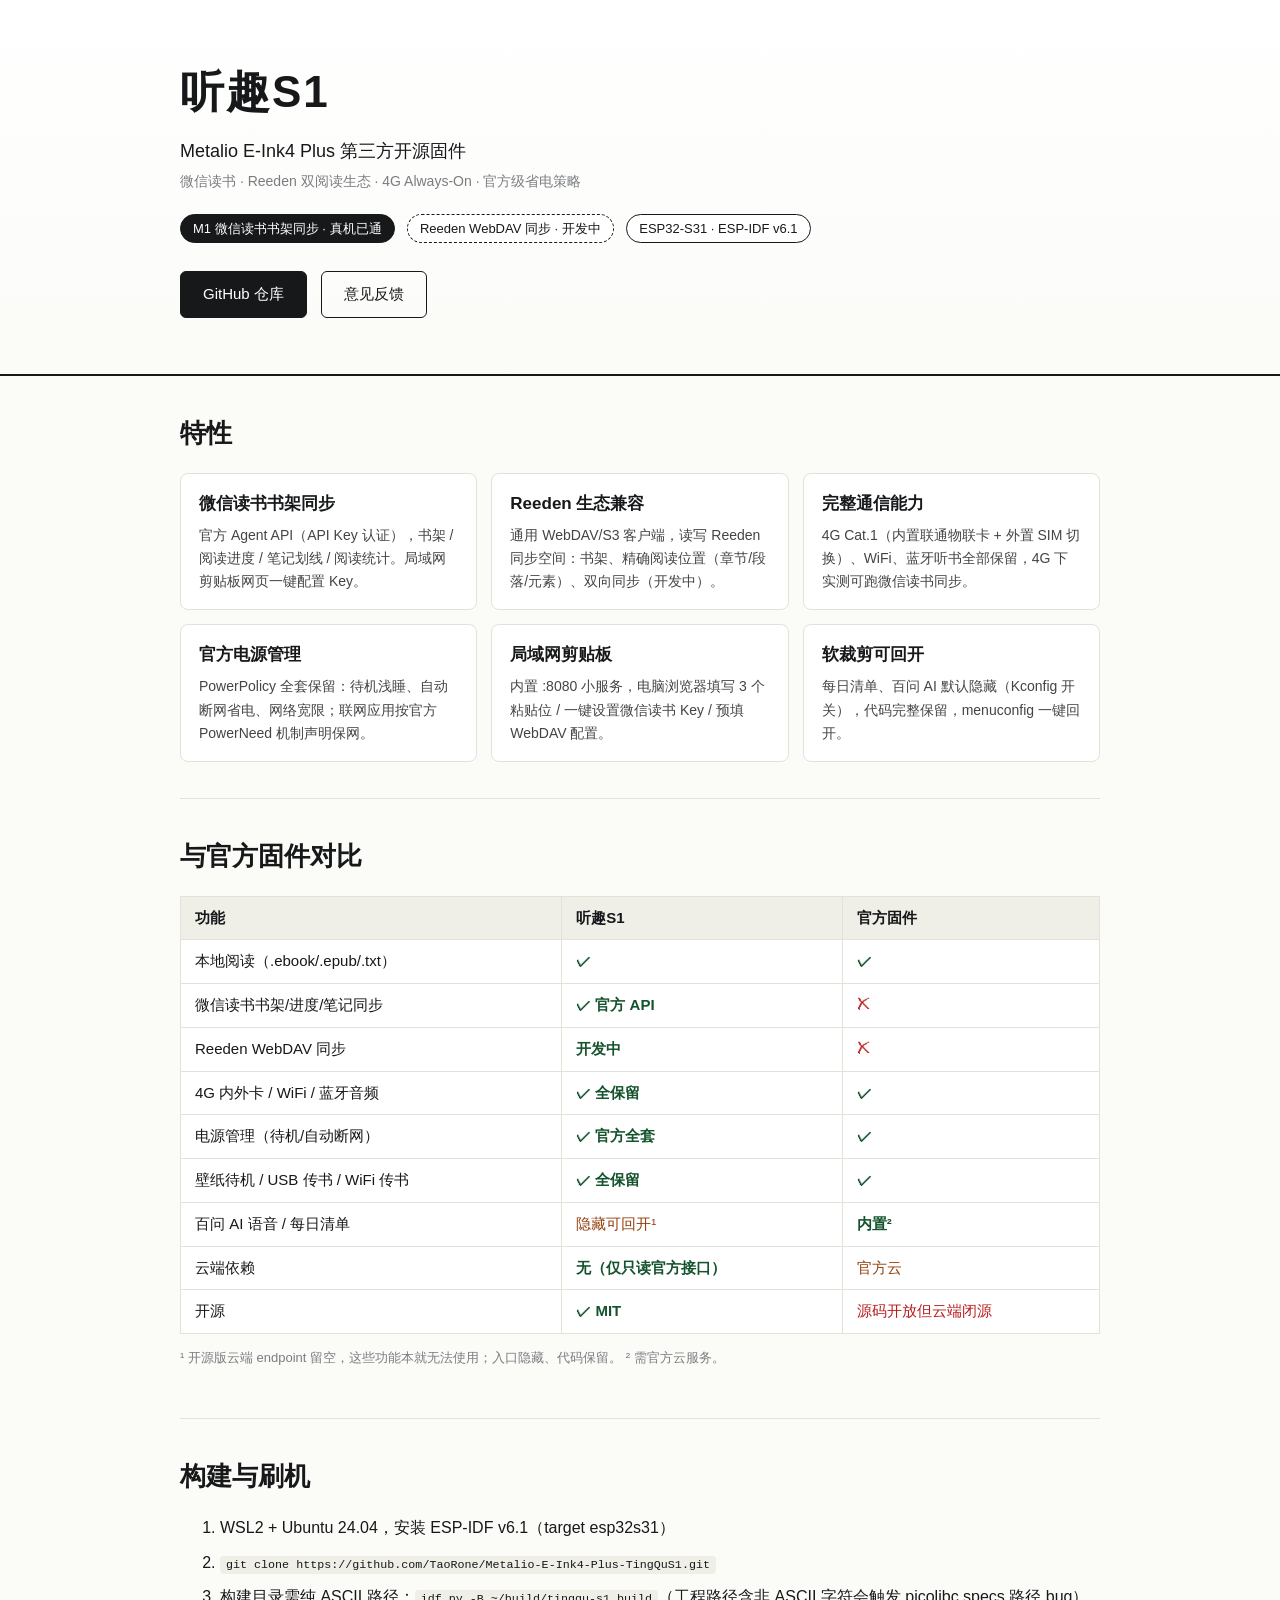
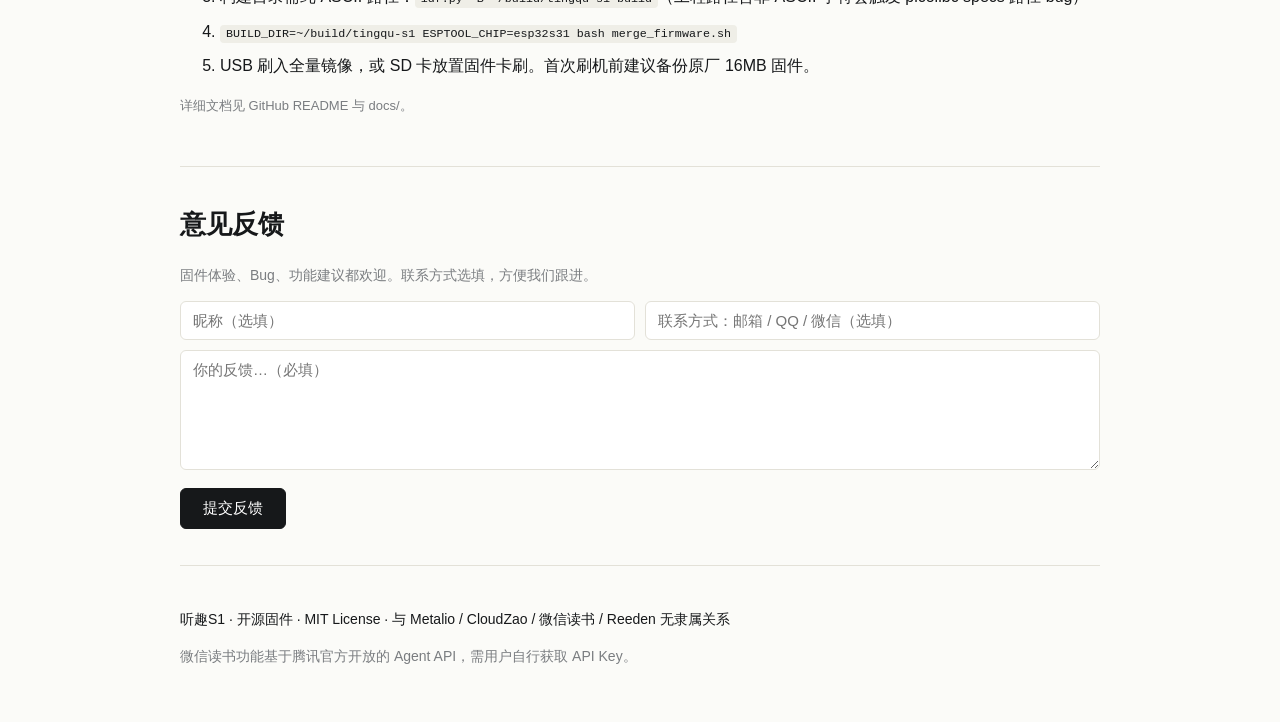
==== website/index.html @ 42d606ed "feat(website): 官网静态站 + 反馈后端（PHP/SQLite） - index.html：特性 / 与官方固件对比表 / 构建刷机指南 / 反馈表单 - api/feedback.ph" ====
<!doctype html>
<html lang="zh-CN">
<head>
<meta charset="utf-8">
<meta name="viewport" content="width=device-width, initial-scale=1">
<title>听趣S1 · Metalio E-Ink4 Plus 开源固件</title>
<meta name="description" content="听趣S1：为 Metalio E-Ink4 Plus 打造的第三方开源固件。微信读书官方 API 书架同步、Reeden WebDAV 生态、保留 4G/WiFi/蓝牙与官方电源管理。">
<link rel="stylesheet" href="assets/style.css">
</head>
<body>
<header class="hero">
  <div class="wrap">
    <h1>听趣S1</h1>
    <p class="tagline">Metalio E-Ink4 Plus 第三方开源固件<br>
    <span class="dim">微信读书 · Reeden 双阅读生态 · 4G  Always-On · 官方级省电策略</span></p>
    <div class="badges">
      <span class="badge ok">M1 微信读书书架同步 · 真机已通</span>
      <span class="badge dev">Reeden WebDAV 同步 · 开发中</span>
      <span class="badge">ESP32-S31 · ESP-IDF v6.1</span>
    </div>
    <p class="links">
      <a class="btn" href="https://github.com/TaoRone/Metalio-E-Ink4-Plus-TingQuS1" target="_blank" rel="noopener">GitHub 仓库</a>
      <a class="btn ghost" href="#feedback">意见反馈</a>
    </p>
  </div>
</header>

<main class="wrap">
  <section>
    <h2>特性</h2>
    <div class="grid">
      <div class="card"><h3>微信读书书架同步</h3><p>官方 Agent API（API Key 认证），书架 / 阅读进度 / 笔记划线 / 阅读统计。局域网剪贴板网页一键配置 Key。</p></div>
      <div class="card"><h3>Reeden 生态兼容</h3><p>通用 WebDAV/S3 客户端，读写 Reeden 同步空间：书架、精确阅读位置（章节/段落/元素）、双向同步（开发中）。</p></div>
      <div class="card"><h3>完整通信能力</h3><p>4G Cat.1（内置联通物联卡 + 外置 SIM 切换）、WiFi、蓝牙听书全部保留，4G 下实测可跑微信读书同步。</p></div>
      <div class="card"><h3>官方电源管理</h3><p>PowerPolicy 全套保留：待机浅睡、自动断网省电、网络宽限；联网应用按官方 PowerNeed 机制声明保网。</p></div>
      <div class="card"><h3>局域网剪贴板</h3><p>内置 :8080 小服务，电脑浏览器填写 3 个粘贴位 / 一键设置微信读书 Key / 预填 WebDAV 配置。</p></div>
      <div class="card"><h3>软裁剪可回开</h3><p>每日清单、百问 AI 默认隐藏（Kconfig 开关），代码完整保留，menuconfig 一键回开。</p></div>
    </div>
  </section>

  <section>
    <h2>与官方固件对比</h2>
    <table class="cmp">
      <thead><tr><th>功能</th><th>听趣S1</th><th>官方固件</th></tr></thead>
      <tbody>
        <tr><td>本地阅读（.ebook/.epub/.txt）</td><td class="y">✓</td><td class="y">✓</td></tr>
        <tr><td>微信读书书架/进度/笔记同步</td><td class="y">✓ 官方 API</td><td class="n">✗</td></tr>
        <tr><td>Reeden WebDAV 同步</td><td class="y">开发中</td><td class="n">✗</td></tr>
        <tr><td>4G 内外卡 / WiFi / 蓝牙音频</td><td class="y">✓ 全保留</td><td class="y">✓</td></tr>
        <tr><td>电源管理（待机/自动断网）</td><td class="y">✓ 官方全套</td><td class="y">✓</td></tr>
        <tr><td>壁纸待机 / USB 传书 / WiFi 传书</td><td class="y">✓ 全保留</td><td class="y">✓</td></tr>
        <tr><td>百问 AI 语音 / 每日清单</td><td class="o">隐藏可回开¹</td><td class="y">内置²</td></tr>
        <tr><td>云端依赖</td><td class="y">无（仅只读官方接口）</td><td class="o">官方云</td></tr>
        <tr><td>开源</td><td class="y">✓ MIT</td><td class="n">源码开放但云端闭源</td></tr>
      </tbody>
    </table>
    <p class="note">¹ 开源版云端 endpoint 留空，这些功能本就无法使用；入口隐藏、代码保留。 ² 需官方云服务。</p>
  </section>

  <section>
    <h2>构建与刷机</h2>
    <ol class="steps">
      <li>WSL2 + Ubuntu 24.04，安装 ESP-IDF v6.1（target esp32s31）</li>
      <li><code>git clone https://github.com/TaoRone/Metalio-E-Ink4-Plus-TingQuS1.git</code></li>
      <li>构建目录需纯 ASCII 路径：<code>idf.py -B ~/build/tingqu-s1 build</code>（工程路径含非 ASCII 字符会触发 picolibc specs 路径 bug）</li>
      <li><code>BUILD_DIR=~/build/tingqu-s1 ESPTOOL_CHIP=esp32s31 bash merge_firmware.sh</code></li>
      <li>USB 刷入全量镜像，或 SD 卡放置固件卡刷。首次刷机前建议备份原厂 16MB 固件。</li>
    </ol>
    <p class="note">详细文档见 GitHub README 与 docs/。</p>
  </section>

  <section id="feedback">
    <h2>意见反馈</h2>
    <p class="dim">固件体验、Bug、功能建议都欢迎。联系方式选填，方便我们跟进。</p>
    <form id="fb-form">
      <div class="row">
        <input name="nickname" placeholder="昵称（选填）" maxlength="32">
        <input name="contact" placeholder="联系方式：邮箱 / QQ / 微信（选填）" maxlength="64">
      </div>
      <textarea name="content" placeholder="你的反馈…（必填）" maxlength="2000" required></textarea>
      <button class="btn" type="submit">提交反馈</button>
      <span id="fb-status" class="dim"></span>
    </form>
  </section>
</main>

<footer>
  <div class="wrap">
    <p>听趣S1 · 开源固件 · MIT License · 与 Metalio / CloudZao / 微信读书 / Reeden 无隶属关系</p>
    <p class="dim">微信读书功能基于腾讯官方开放的 Agent API，需用户自行获取 API Key。</p>
  </div>
</footer>
<script src="assets/site.js"></script>
</body>
</html>
---- website/assets/style.css ----
:root {
  --ink: #16181a;
  --paper: #fbfbf8;
  --line: #e3e1d8;
  --dim: #7a7d80;
  --accent: #14532d;
}
* { box-sizing: border-box; }
body {
  margin: 0;
  font-family: -apple-system, "PingFang SC", "Microsoft YaHei", "Segoe UI", sans-serif;
  color: var(--ink);
  background: var(--paper);
  line-height: 1.65;
}
.wrap { max-width: 960px; margin: 0 auto; padding: 0 20px; }
a { color: var(--accent); }
code { background: #efeee7; padding: 2px 6px; border-radius: 4px; font-size: .9em; }

.hero {
  border-bottom: 2px solid var(--ink);
  padding: 56px 0 40px;
  background: linear-gradient(180deg, #fff 0%, var(--paper) 100%);
}
.hero h1 { font-size: 44px; margin: 0 0 8px; letter-spacing: 2px; }
.tagline { font-size: 18px; margin: 0 0 18px; }
.dim { color: var(--dim); font-size: 14px; }
.badges { margin: 14px 0 20px; }
.badge {
  display: inline-block; border: 1px solid var(--ink); border-radius: 999px;
  padding: 3px 12px; font-size: 13px; margin: 0 8px 8px 0; background: #fff;
}
.badge.ok { background: var(--ink); color: #fff; }
.badge.dev { border-style: dashed; }
.btn {
  display: inline-block; background: var(--ink); color: #fff; text-decoration: none;
  padding: 10px 22px; border-radius: 6px; border: 1px solid var(--ink); cursor: pointer;
  font-size: 15px; margin-right: 10px;
}
.btn.ghost { background: transparent; color: var(--ink); }
.btn:hover { opacity: .85; }

section { padding: 36px 0; border-bottom: 1px solid var(--line); }
h2 { font-size: 26px; margin: 0 0 18px; }
h3 { margin: 0 0 6px; font-size: 17px; }

.grid { display: grid; grid-template-columns: repeat(auto-fill, minmax(280px, 1fr)); gap: 14px; }
.card {
  border: 1px solid var(--line); border-radius: 8px; padding: 16px 18px; background: #fff;
}
.card p { margin: 0; font-size: 14px; color: #444; }

.cmp { width: 100%; border-collapse: collapse; background: #fff; }
.cmp th, .cmp td { border: 1px solid var(--line); padding: 9px 14px; text-align: left; font-size: 15px; }
.cmp th { background: #efeee7; }
.cmp .y { color: var(--accent); font-weight: 600; }
.cmp .n { color: #b91c1c; }
.cmp .o { color: #92400e; }
.note { font-size: 13px; color: var(--dim); }

.steps li { margin: 8px 0; }

#fb-form .row { display: flex; gap: 10px; margin-bottom: 10px; }
#fb-form input, #fb-form textarea {
  width: 100%; padding: 10px 12px; border: 1px solid var(--line); border-radius: 6px;
  font-size: 15px; font-family: inherit; background: #fff; color: var(--ink);
}
#fb-form textarea { min-height: 120px; resize: vertical; margin-bottom: 10px; }
#fb-status { margin-left: 10px; }

footer { padding: 28px 0 40px; font-size: 14px; }

@media (max-width: 600px) {
  .hero h1 { font-size: 34px; }
  #fb-form .row { flex-direction: column; gap: 10px; }
}
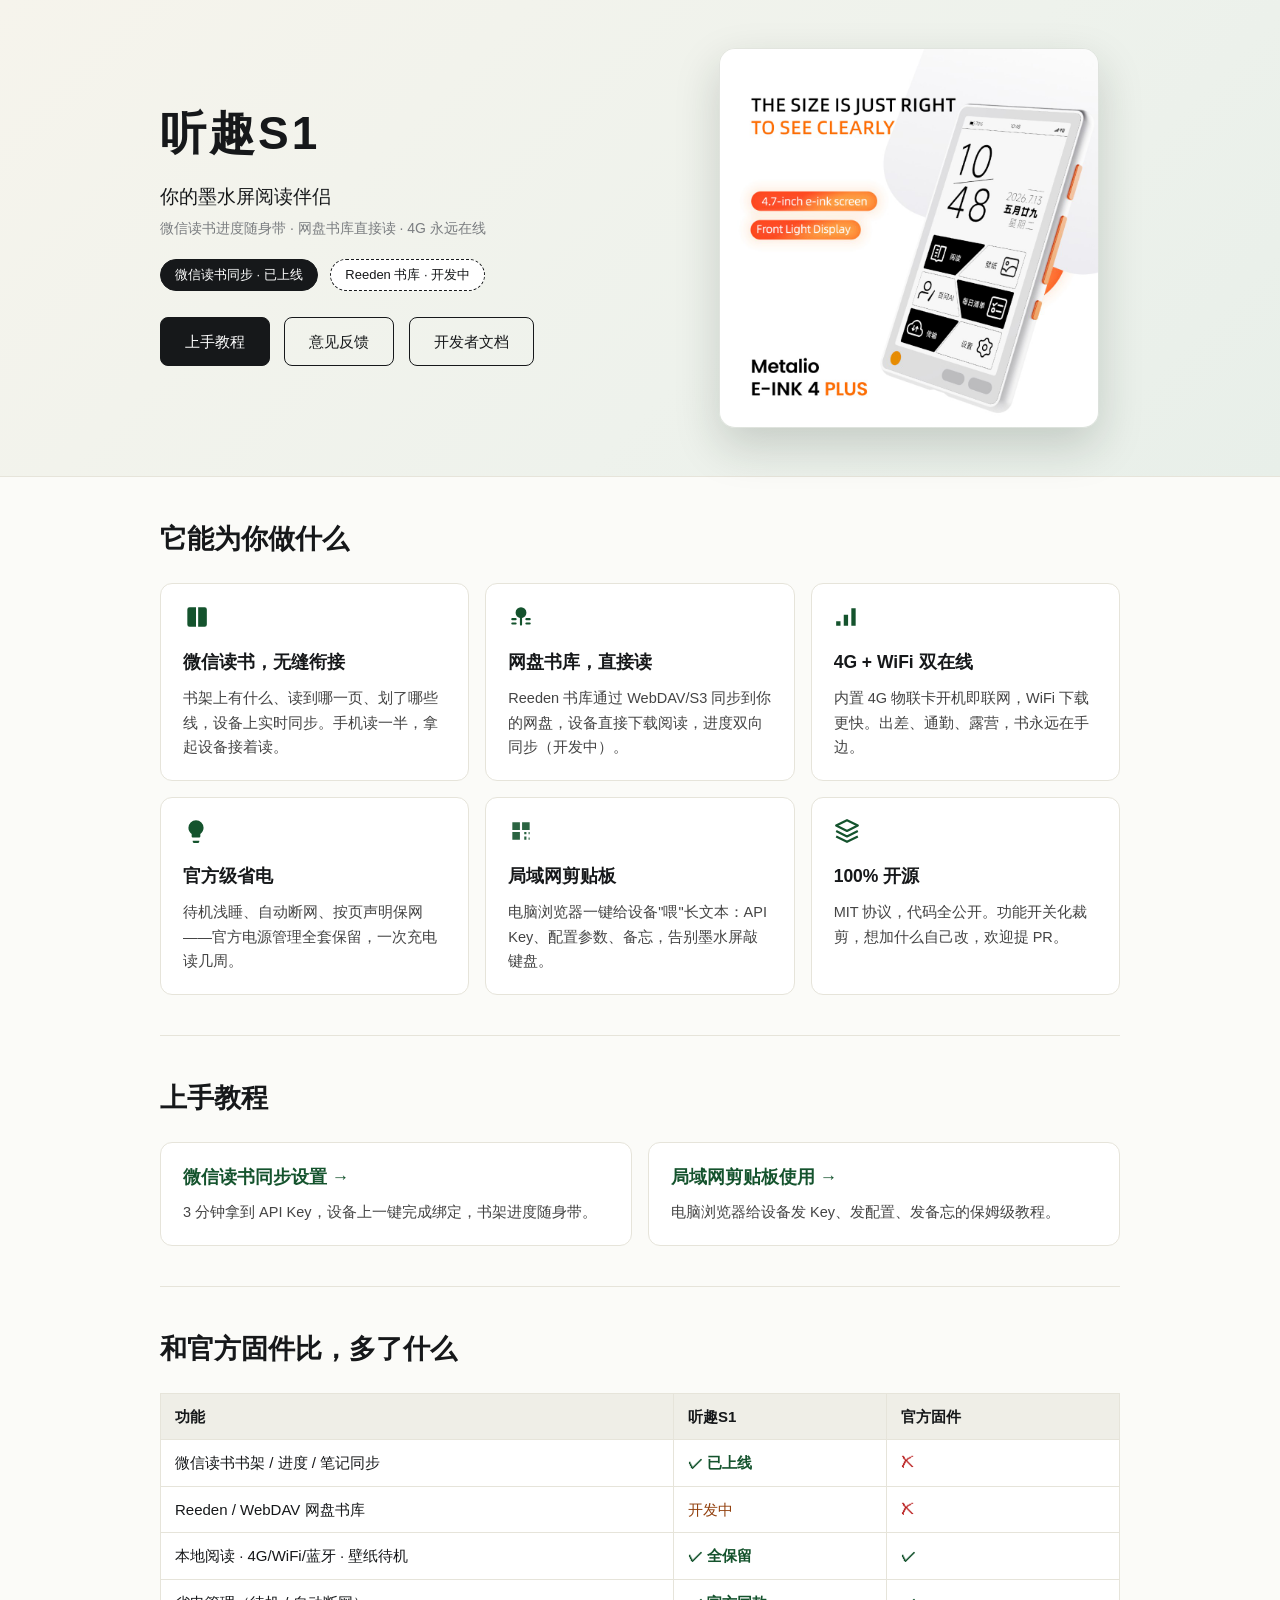
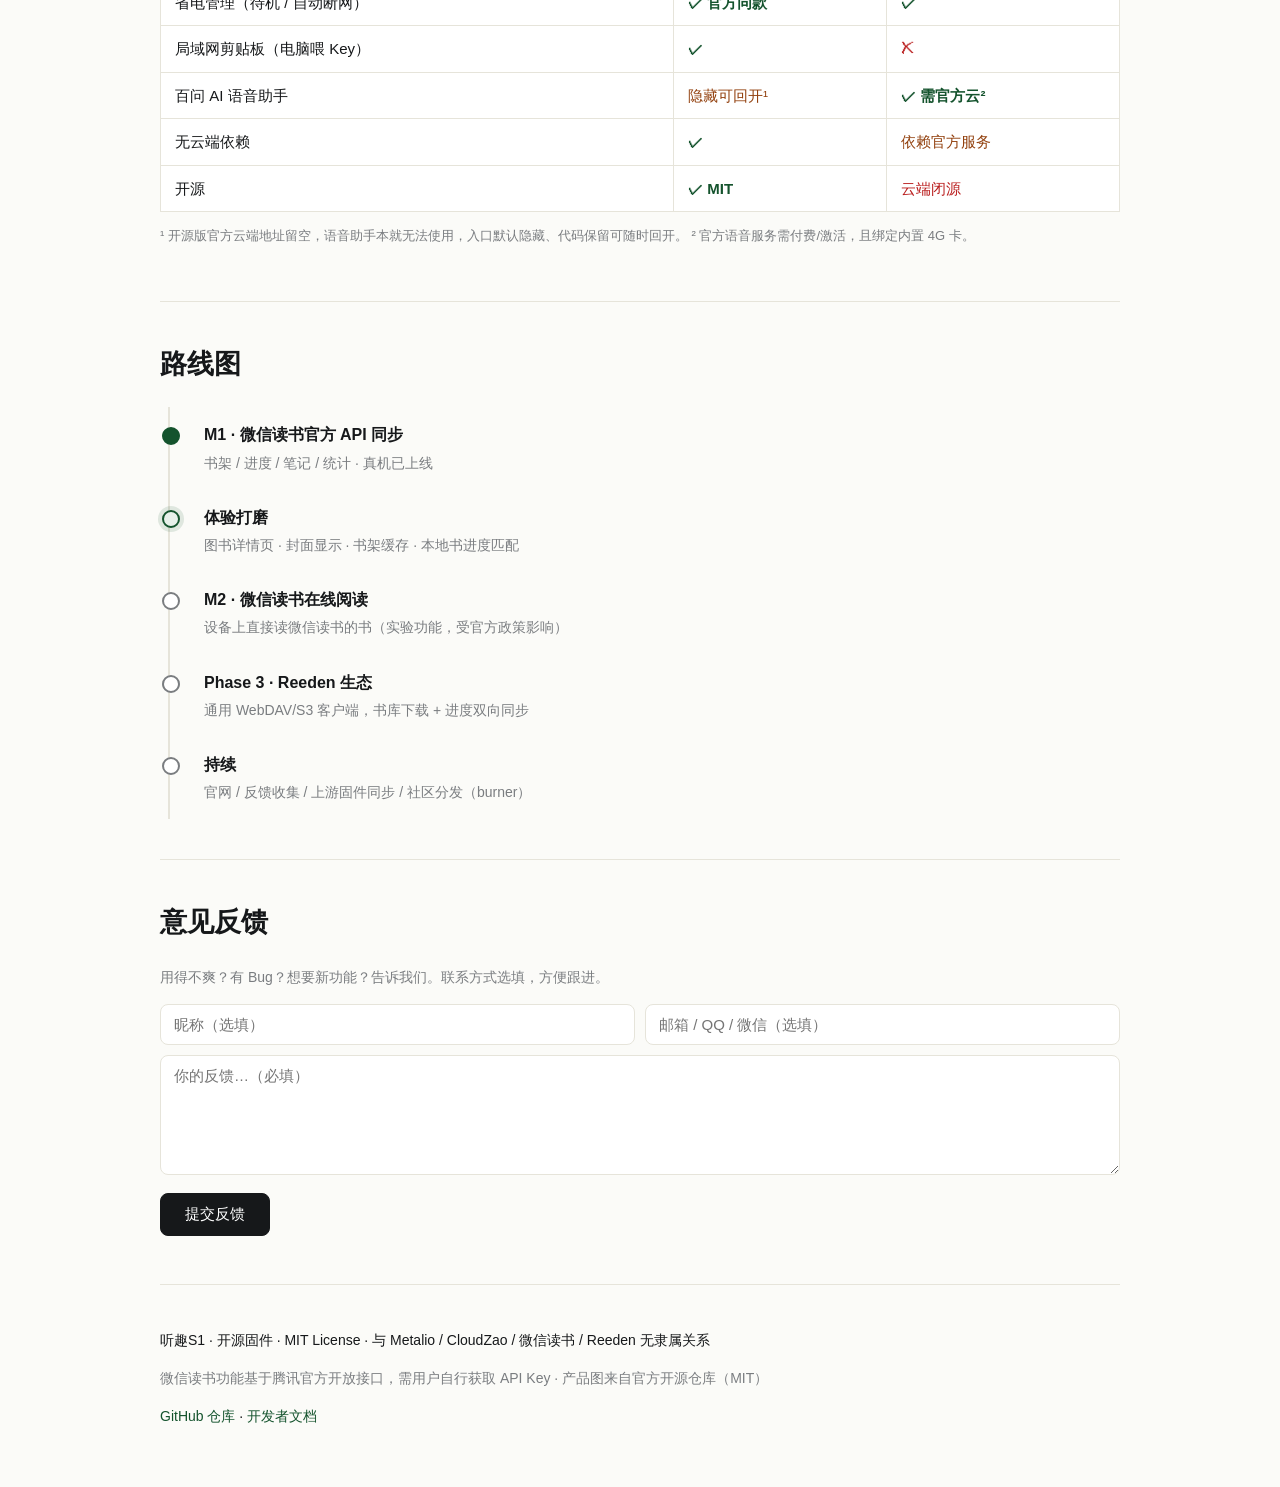
==== commit 662c74fd: "feat(website): V2 — 面向用户重构 + MySQL + 教程页 + 路线图 - 首页面向用户：产品图 Hero / 用户视角特性卡(SVG图标) / 上手教程入口 /   对比表 /" ====
--- a/website/index.html
+++ b/website/index.html
@@ -3,79 +3,123 @@
 <head>
 <meta charset="utf-8">
 <meta name="viewport" content="width=device-width, initial-scale=1">
-<title>听趣S1 · Metalio E-Ink4 Plus 开源固件</title>
-<meta name="description" content="听趣S1：为 Metalio E-Ink4 Plus 打造的第三方开源固件。微信读书官方 API 书架同步、Reeden WebDAV 生态、保留 4G/WiFi/蓝牙与官方电源管理。">
+<title>听趣S1 · 你的墨水屏阅读伴侣</title>
+<meta name="description" content="听趣S1：Metalio E-Ink4 Plus 第三方开源固件。微信读书书架/进度/笔记同步、Reeden 网盘书库直达、4G+WiFi 常在线、官方级省电。">
+<meta property="og:title" content="听趣S1 · 你的墨水屏阅读伴侣">
+<meta property="og:description" content="微信读书 + Reeden 双生态 · Metalio E-Ink4 Plus 开源固件">
+<meta property="og:image" content="https://readere4p.taor.site/assets/img/product.jpg">
 <link rel="stylesheet" href="assets/style.css">
 </head>
 <body>
 <header class="hero">
-  <div class="wrap">
-    <h1>听趣S1</h1>
-    <p class="tagline">Metalio E-Ink4 Plus 第三方开源固件<br>
-    <span class="dim">微信读书 · Reeden 双阅读生态 · 4G  Always-On · 官方级省电策略</span></p>
-    <div class="badges">
-      <span class="badge ok">M1 微信读书书架同步 · 真机已通</span>
-      <span class="badge dev">Reeden WebDAV 同步 · 开发中</span>
-      <span class="badge">ESP32-S31 · ESP-IDF v6.1</span>
+  <div class="wrap hero-grid">
+    <div>
+      <h1>听趣S1</h1>
+      <p class="tagline">你的墨水屏阅读伴侣<br>
+      <span class="dim">微信读书进度随身带 · 网盘书库直接读 · 4G 永远在线</span></p>
+      <div class="badges">
+        <span class="badge ok">微信读书同步 · 已上线</span>
+        <span class="badge dev">Reeden 书库 · 开发中</span>
+      </div>
+      <p class="links">
+        <a class="btn" href="#tutorials">上手教程</a>
+        <a class="btn ghost" href="#feedback">意见反馈</a>
+        <a class="btn ghost" href="build.html">开发者文档</a>
+      </p>
     </div>
-    <p class="links">
-      <a class="btn" href="https://github.com/TaoRone/Metalio-E-Ink4-Plus-TingQuS1" target="_blank" rel="noopener">GitHub 仓库</a>
-      <a class="btn ghost" href="#feedback">意见反馈</a>
-    </p>
+    <figure class="hero-img">
+      <img src="assets/img/product.jpg" alt="Metalio E-Ink4 Plus 墨水屏设备">
+    </figure>
   </div>
 </header>
 
 <main class="wrap">
   <section>
-    <h2>特性</h2>
+    <h2>它能为你做什么</h2>
     <div class="grid">
-      <div class="card"><h3>微信读书书架同步</h3><p>官方 Agent API（API Key 认证），书架 / 阅读进度 / 笔记划线 / 阅读统计。局域网剪贴板网页一键配置 Key。</p></div>
-      <div class="card"><h3>Reeden 生态兼容</h3><p>通用 WebDAV/S3 客户端，读写 Reeden 同步空间：书架、精确阅读位置（章节/段落/元素）、双向同步（开发中）。</p></div>
-      <div class="card"><h3>完整通信能力</h3><p>4G Cat.1（内置联通物联卡 + 外置 SIM 切换）、WiFi、蓝牙听书全部保留，4G 下实测可跑微信读书同步。</p></div>
-      <div class="card"><h3>官方电源管理</h3><p>PowerPolicy 全套保留：待机浅睡、自动断网省电、网络宽限；联网应用按官方 PowerNeed 机制声明保网。</p></div>
-      <div class="card"><h3>局域网剪贴板</h3><p>内置 :8080 小服务，电脑浏览器填写 3 个粘贴位 / 一键设置微信读书 Key / 预填 WebDAV 配置。</p></div>
-      <div class="card"><h3>软裁剪可回开</h3><p>每日清单、百问 AI 默认隐藏（Kconfig 开关），代码完整保留，menuconfig 一键回开。</p></div>
+      <div class="card">
+        <svg class="ic" viewBox="0 0 24 24"><path d="M4 5a2 2 0 0 1 2-2h6v18H6a2 2 0 0 1-2-2V5zm18 0v14a2 2 0 0 1-2 2h-6V3h6a2 2 0 0 1 2 2z" fill="currentColor"/></svg>
+        <h3>微信读书，无缝衔接</h3>
+        <p>书架上有什么、读到哪一页、划了哪些线，设备上实时同步。手机读一半，拿起设备接着读。</p>
+      </div>
+      <div class="card">
+        <svg class="ic" viewBox="0 0 24 24"><path d="M12 3a5 5 0 0 0-5 5c0 2.4 1.7 4.4 4 4.9V19a1 1 0 0 0 2 0v-6.1c2.3-.5 4-2.5 4-4.9a5 5 0 0 0-5-5zM7 13H4a1 1 0 0 0 0 2h3a1 1 0 0 0 0-2zm13 0h-3a1 1 0 0 0 0 2h3a1 1 0 0 0 0-2zM7 17H4a1 1 0 0 0 0 2h3a1 1 0 0 0 0-2zm13 0h-3a1 1 0 0 0 0 2h3a1 1 0 0 0 0-2z" fill="currentColor"/></svg>
+        <h3>网盘书库，直接读</h3>
+        <p>Reeden 书库通过 WebDAV/S3 同步到你的网盘，设备直接下载阅读，进度双向同步（开发中）。</p>
+      </div>
+      <div class="card">
+        <svg class="ic" viewBox="0 0 24 24"><path d="M2 16h4v4H2v-4zm7-6h4v10H9V10zm7-6h4v16h-4V4z" fill="currentColor"/></svg>
+        <h3>4G + WiFi 双在线</h3>
+        <p>内置 4G 物联卡开机即联网，WiFi 下载更快。出差、通勤、露营，书永远在手边。</p>
+      </div>
+      <div class="card">
+        <svg class="ic" viewBox="0 0 24 24"><path d="M12 2a7 7 0 0 0-7 7c0 2.4 1.2 4.5 3 5.7V17a1 1 0 0 0 1 1h6a1 1 0 0 0 1-1v-2.3c1.8-1.3 3-3.4 3-5.7a7 7 0 0 0-7-7zM9 21h6v1a1 1 0 0 1-1 1h-4a1 1 0 0 1-1-1v-1z" fill="currentColor"/></svg>
+        <h3>官方级省电</h3>
+        <p>待机浅睡、自动断网、按页声明保网——官方电源管理全套保留，一次充电读几周。</p>
+      </div>
+      <div class="card">
+        <svg class="ic" viewBox="0 0 24 24"><path d="M4 4h7v7H4V4zm9 0h7v7h-7V4zM4 13h7v7H4v-7zm11 0h2v2h-2v-2zm4 0h1v2h-1v-2zm-4 4h2v3h-2v-3zm4 1h1v2h-1v-2z" fill="currentColor" opacity=".9"/></svg>
+        <h3>局域网剪贴板</h3>
+        <p>电脑浏览器一键给设备"喂"长文本：API Key、配置参数、备忘，告别墨水屏敲键盘。</p>
+      </div>
+      <div class="card">
+        <svg class="ic" viewBox="0 0 24 24"><path d="M12 2 2 7l10 5 10-5-10-5zM2 17l10 5 10-5M2 12l10 5 10-5" fill="none" stroke="currentColor" stroke-width="2" stroke-linejoin="round"/></svg>
+        <h3>100% 开源</h3>
+        <p>MIT 协议，代码全公开。功能开关化裁剪，想加什么自己改，欢迎提 PR。</p>
+      </div>
+    </div>
+  </section>
+
+  <section id="tutorials">
+    <h2>上手教程</h2>
+    <div class="grid two">
+      <a class="card link" href="tutorial-weread.html">
+        <h3>微信读书同步设置 →</h3>
+        <p>3 分钟拿到 API Key，设备上一键完成绑定，书架进度随身带。</p>
+      </a>
+      <a class="card link" href="tutorial-clipboard.html">
+        <h3>局域网剪贴板使用 →</h3>
+        <p>电脑浏览器给设备发 Key、发配置、发备忘的保姆级教程。</p>
+      </a>
     </div>
   </section>
 
   <section>
-    <h2>与官方固件对比</h2>
+    <h2>和官方固件比，多了什么</h2>
     <table class="cmp">
       <thead><tr><th>功能</th><th>听趣S1</th><th>官方固件</th></tr></thead>
       <tbody>
-        <tr><td>本地阅读（.ebook/.epub/.txt）</td><td class="y">✓</td><td class="y">✓</td></tr>
-        <tr><td>微信读书书架/进度/笔记同步</td><td class="y">✓ 官方 API</td><td class="n">✗</td></tr>
-        <tr><td>Reeden WebDAV 同步</td><td class="y">开发中</td><td class="n">✗</td></tr>
-        <tr><td>4G 内外卡 / WiFi / 蓝牙音频</td><td class="y">✓ 全保留</td><td class="y">✓</td></tr>
-        <tr><td>电源管理（待机/自动断网）</td><td class="y">✓ 官方全套</td><td class="y">✓</td></tr>
-        <tr><td>壁纸待机 / USB 传书 / WiFi 传书</td><td class="y">✓ 全保留</td><td class="y">✓</td></tr>
-        <tr><td>百问 AI 语音 / 每日清单</td><td class="o">隐藏可回开¹</td><td class="y">内置²</td></tr>
-        <tr><td>云端依赖</td><td class="y">无（仅只读官方接口）</td><td class="o">官方云</td></tr>
-        <tr><td>开源</td><td class="y">✓ MIT</td><td class="n">源码开放但云端闭源</td></tr>
+        <tr><td>微信读书书架 / 进度 / 笔记同步</td><td class="y">✓ 已上线</td><td class="n">✗</td></tr>
+        <tr><td>Reeden / WebDAV 网盘书库</td><td class="o">开发中</td><td class="n">✗</td></tr>
+        <tr><td>本地阅读 · 4G/WiFi/蓝牙 · 壁纸待机</td><td class="y">✓ 全保留</td><td class="y">✓</td></tr>
+        <tr><td>省电管理（待机 / 自动断网）</td><td class="y">✓ 官方同款</td><td class="y">✓</td></tr>
+        <tr><td>局域网剪贴板（电脑喂 Key）</td><td class="y">✓</td><td class="n">✗</td></tr>
+        <tr><td>百问 AI 语音助手</td><td class="o">隐藏可回开¹</td><td class="y">✓ 需官方云²</td></tr>
+        <tr><td>无云端依赖</td><td class="y">✓</td><td class="o">依赖官方服务</td></tr>
+        <tr><td>开源</td><td class="y">✓ MIT</td><td class="n">云端闭源</td></tr>
       </tbody>
     </table>
-    <p class="note">¹ 开源版云端 endpoint 留空，这些功能本就无法使用；入口隐藏、代码保留。 ² 需官方云服务。</p>
+    <p class="note">¹ 开源版官方云端地址留空，语音助手本就无法使用，入口默认隐藏、代码保留可随时回开。 ² 官方语音服务需付费/激活，且绑定内置 4G 卡。</p>
   </section>
 
   <section>
-    <h2>构建与刷机</h2>
-    <ol class="steps">
-      <li>WSL2 + Ubuntu 24.04，安装 ESP-IDF v6.1（target esp32s31）</li>
-      <li><code>git clone https://github.com/TaoRone/Metalio-E-Ink4-Plus-TingQuS1.git</code></li>
-      <li>构建目录需纯 ASCII 路径：<code>idf.py -B ~/build/tingqu-s1 build</code>（工程路径含非 ASCII 字符会触发 picolibc specs 路径 bug）</li>
-      <li><code>BUILD_DIR=~/build/tingqu-s1 ESPTOOL_CHIP=esp32s31 bash merge_firmware.sh</code></li>
-      <li>USB 刷入全量镜像，或 SD 卡放置固件卡刷。首次刷机前建议备份原厂 16MB 固件。</li>
-    </ol>
-    <p class="note">详细文档见 GitHub README 与 docs/。</p>
+    <h2>路线图</h2>
+    <ul class="roadmap">
+      <li class="done"><b>M1 · 微信读书官方 API 同步</b><span>书架 / 进度 / 笔记 / 统计 · 真机已上线</span></li>
+      <li class="doing"><b>体验打磨</b><span>图书详情页 · 封面显示 · 书架缓存 · 本地书进度匹配</span></li>
+      <li><b>M2 · 微信读书在线阅读</b><span>设备上直接读微信读书的书（实验功能，受官方政策影响）</span></li>
+      <li><b>Phase 3 · Reeden 生态</b><span>通用 WebDAV/S3 客户端，书库下载 + 进度双向同步</span></li>
+      <li><b>持续</b><span>官网 / 反馈收集 / 上游固件同步 / 社区分发（burner）</span></li>
+    </ul>
   </section>
 
   <section id="feedback">
     <h2>意见反馈</h2>
-    <p class="dim">固件体验、Bug、功能建议都欢迎。联系方式选填，方便我们跟进。</p>
+    <p class="dim">用得不爽？有 Bug？想要新功能？告诉我们。联系方式选填，方便跟进。</p>
     <form id="fb-form">
       <div class="row">
         <input name="nickname" placeholder="昵称（选填）" maxlength="32">
-        <input name="contact" placeholder="联系方式：邮箱 / QQ / 微信（选填）" maxlength="64">
+        <input name="contact" placeholder="邮箱 / QQ / 微信（选填）" maxlength="64">
       </div>
       <textarea name="content" placeholder="你的反馈…（必填）" maxlength="2000" required></textarea>
       <button class="btn" type="submit">提交反馈</button>
@@ -87,7 +131,9 @@
 <footer>
   <div class="wrap">
     <p>听趣S1 · 开源固件 · MIT License · 与 Metalio / CloudZao / 微信读书 / Reeden 无隶属关系</p>
-    <p class="dim">微信读书功能基于腾讯官方开放的 Agent API，需用户自行获取 API Key。</p>
+    <p class="dim">微信读书功能基于腾讯官方开放接口，需用户自行获取 API Key ·
+    产品图来自官方开源仓库（MIT）</p>
+    <p><a href="https://github.com/TaoRone/Metalio-E-Ink4-Plus-TingQuS1" target="_blank" rel="noopener">GitHub 仓库</a> · <a href="build.html">开发者文档</a></p>
   </div>
 </footer>
 <script src="assets/site.js"></script>
--- a/website/assets/style.css
+++ b/website/assets/style.css
@@ -1,9 +1,10 @@
 :root {
   --ink: #16181a;
   --paper: #fbfbf8;
-  --line: #e3e1d8;
+  --line: #e6e4da;
   --dim: #7a7d80;
   --accent: #14532d;
+  --accent-soft: #e7f0ea;
 }
 * { box-sizing: border-box; }
 body {
@@ -11,66 +12,109 @@
   font-family: -apple-system, "PingFang SC", "Microsoft YaHei", "Segoe UI", sans-serif;
   color: var(--ink);
   background: var(--paper);
-  line-height: 1.65;
+  line-height: 1.7;
 }
-.wrap { max-width: 960px; margin: 0 auto; padding: 0 20px; }
-a { color: var(--accent); }
-code { background: #efeee7; padding: 2px 6px; border-radius: 4px; font-size: .9em; }
+.wrap { max-width: 1000px; margin: 0 auto; padding: 0 20px; }
+a { color: var(--accent); text-decoration: none; }
+a:hover { text-decoration: underline; }
+code { background: #efeee7; padding: 2px 6px; border-radius: 4px; font-size: .88em; }
+pre.code { background: #1d2124; color: #e8e6df; padding: 16px 18px; border-radius: 10px; overflow-x: auto; font-size: 13.5px; line-height: 1.6; }
+pre.code code { background: none; padding: 0; color: inherit; }
 
+/* hero */
 .hero {
-  border-bottom: 2px solid var(--ink);
-  padding: 56px 0 40px;
-  background: linear-gradient(180deg, #fff 0%, var(--paper) 100%);
+  background: linear-gradient(135deg, #f6f4ec 0%, #eef2ec 60%, #e8efe9 100%);
+  border-bottom: 1px solid var(--line);
+  padding: 48px 0 40px;
 }
-.hero h1 { font-size: 44px; margin: 0 0 8px; letter-spacing: 2px; }
-.tagline { font-size: 18px; margin: 0 0 18px; }
+.hero-grid { display: grid; grid-template-columns: 1.2fr 1fr; gap: 32px; align-items: center; }
+.hero h1 { font-size: 46px; margin: 0 0 10px; letter-spacing: 3px; }
+.tagline { font-size: 19px; margin: 0 0 16px; line-height: 1.6; }
 .dim { color: var(--dim); font-size: 14px; }
-.badges { margin: 14px 0 20px; }
+.hero-img { margin: 0; text-align: center; }
+.hero-img img {
+  max-width: 100%; width: 380px; border-radius: 16px;
+  box-shadow: 0 18px 45px rgba(20, 40, 28, .18);
+  border: 1px solid rgba(0,0,0,.06);
+}
+.badges { margin: 12px 0 18px; }
 .badge {
-  display: inline-block; border: 1px solid var(--ink); border-radius: 999px;
-  padding: 3px 12px; font-size: 13px; margin: 0 8px 8px 0; background: #fff;
+  display: inline-block; border-radius: 999px; padding: 4px 14px;
+  font-size: 13px; margin: 0 8px 8px 0; background: #fff; border: 1px solid var(--ink);
 }
 .badge.ok { background: var(--ink); color: #fff; }
-.badge.dev { border-style: dashed; }
+.badge.dev { border-style: dashed; color: var(--ink); }
 .btn {
   display: inline-block; background: var(--ink); color: #fff; text-decoration: none;
-  padding: 10px 22px; border-radius: 6px; border: 1px solid var(--ink); cursor: pointer;
-  font-size: 15px; margin-right: 10px;
+  padding: 11px 24px; border-radius: 8px; font-size: 15px; margin: 0 10px 8px 0;
+  border: 1px solid var(--ink);
 }
+.btn:hover { opacity: .88; text-decoration: none; }
 .btn.ghost { background: transparent; color: var(--ink); }
-.btn:hover { opacity: .85; }
 
-section { padding: 36px 0; border-bottom: 1px solid var(--line); }
-h2 { font-size: 26px; margin: 0 0 18px; }
-h3 { margin: 0 0 6px; font-size: 17px; }
+/* sections */
+section { padding: 40px 0; border-bottom: 1px solid var(--line); }
+h2 { font-size: 27px; margin: 0 0 20px; }
+h3 { margin: 0 0 8px; font-size: 17.5px; }
 
-.grid { display: grid; grid-template-columns: repeat(auto-fill, minmax(280px, 1fr)); gap: 14px; }
+.grid { display: grid; grid-template-columns: repeat(auto-fill, minmax(290px, 1fr)); gap: 16px; }
+.grid.two { grid-template-columns: repeat(auto-fill, minmax(340px, 1fr)); }
 .card {
-  border: 1px solid var(--line); border-radius: 8px; padding: 16px 18px; background: #fff;
+  border: 1px solid var(--line); border-radius: 12px; padding: 20px 22px; background: #fff;
+  transition: box-shadow .15s ease, transform .15s ease;
 }
-.card p { margin: 0; font-size: 14px; color: #444; }
+.card:hover { box-shadow: 0 8px 24px rgba(20,40,28,.08); transform: translateY(-2px); }
+.card p { margin: 0; font-size: 14.5px; color: #444; }
+.card.link { display: block; color: inherit; text-decoration: none; }
+.card.link h3 { color: var(--accent); }
+.card .ic { width: 26px; height: 26px; color: var(--accent); margin-bottom: 10px; }
 
 .cmp { width: 100%; border-collapse: collapse; background: #fff; }
-.cmp th, .cmp td { border: 1px solid var(--line); padding: 9px 14px; text-align: left; font-size: 15px; }
+.cmp th, .cmp td { border: 1px solid var(--line); padding: 10px 14px; text-align: left; font-size: 15px; }
 .cmp th { background: #efeee7; }
 .cmp .y { color: var(--accent); font-weight: 600; }
 .cmp .n { color: #b91c1c; }
 .cmp .o { color: #92400e; }
 .note { font-size: 13px; color: var(--dim); }
 
-.steps li { margin: 8px 0; }
+/* roadmap */
+.roadmap { list-style: none; padding: 0; margin: 0; }
+.roadmap li {
+  position: relative; padding: 14px 0 14px 34px; border-left: 2px solid var(--line);
+  margin-left: 8px;
+}
+.roadmap li::before {
+  content: ""; position: absolute; left: -8px; top: 20px; width: 14px; height: 14px;
+  border-radius: 50%; background: #fff; border: 2px solid var(--dim);
+}
+.roadmap li.done::before { background: var(--accent); border-color: var(--accent); }
+.roadmap li.doing::before { background: var(--accent-soft); border-color: var(--accent); box-shadow: 0 0 0 4px rgba(20,83,45,.12); }
+.roadmap b { display: block; font-size: 16px; }
+.roadmap span { color: var(--dim); font-size: 14px; }
 
+/* feedback form */
 #fb-form .row { display: flex; gap: 10px; margin-bottom: 10px; }
 #fb-form input, #fb-form textarea {
-  width: 100%; padding: 10px 12px; border: 1px solid var(--line); border-radius: 6px;
+  width: 100%; padding: 11px 13px; border: 1px solid var(--line); border-radius: 8px;
   font-size: 15px; font-family: inherit; background: #fff; color: var(--ink);
 }
 #fb-form textarea { min-height: 120px; resize: vertical; margin-bottom: 10px; }
 #fb-status { margin-left: 10px; }
 
-footer { padding: 28px 0 40px; font-size: 14px; }
+/* prose pages */
+.prose { max-width: 780px; padding-top: 28px; }
+.prose h1 { font-size: 30px; margin: 10px 0 6px; }
+.prose h2 { font-size: 21px; margin: 30px 0 10px; border-bottom: none; padding: 0; }
+.prose ol, .prose ul { padding-left: 24px; }
+.prose li { margin: 6px 0; }
+.callout { background: var(--accent-soft); border-radius: 10px; padding: 14px 18px; margin: 22px 0; font-size: 14.5px; }
+.callout ul { margin: 6px 0 0; }
 
-@media (max-width: 600px) {
-  .hero h1 { font-size: 34px; }
+footer { padding: 30px 0 44px; font-size: 14px; }
+
+@media (max-width: 760px) {
+  .hero-grid { grid-template-columns: 1fr; }
+  .hero h1 { font-size: 36px; }
+  .hero-img img { width: 280px; }
   #fb-form .row { flex-direction: column; gap: 10px; }
 }
